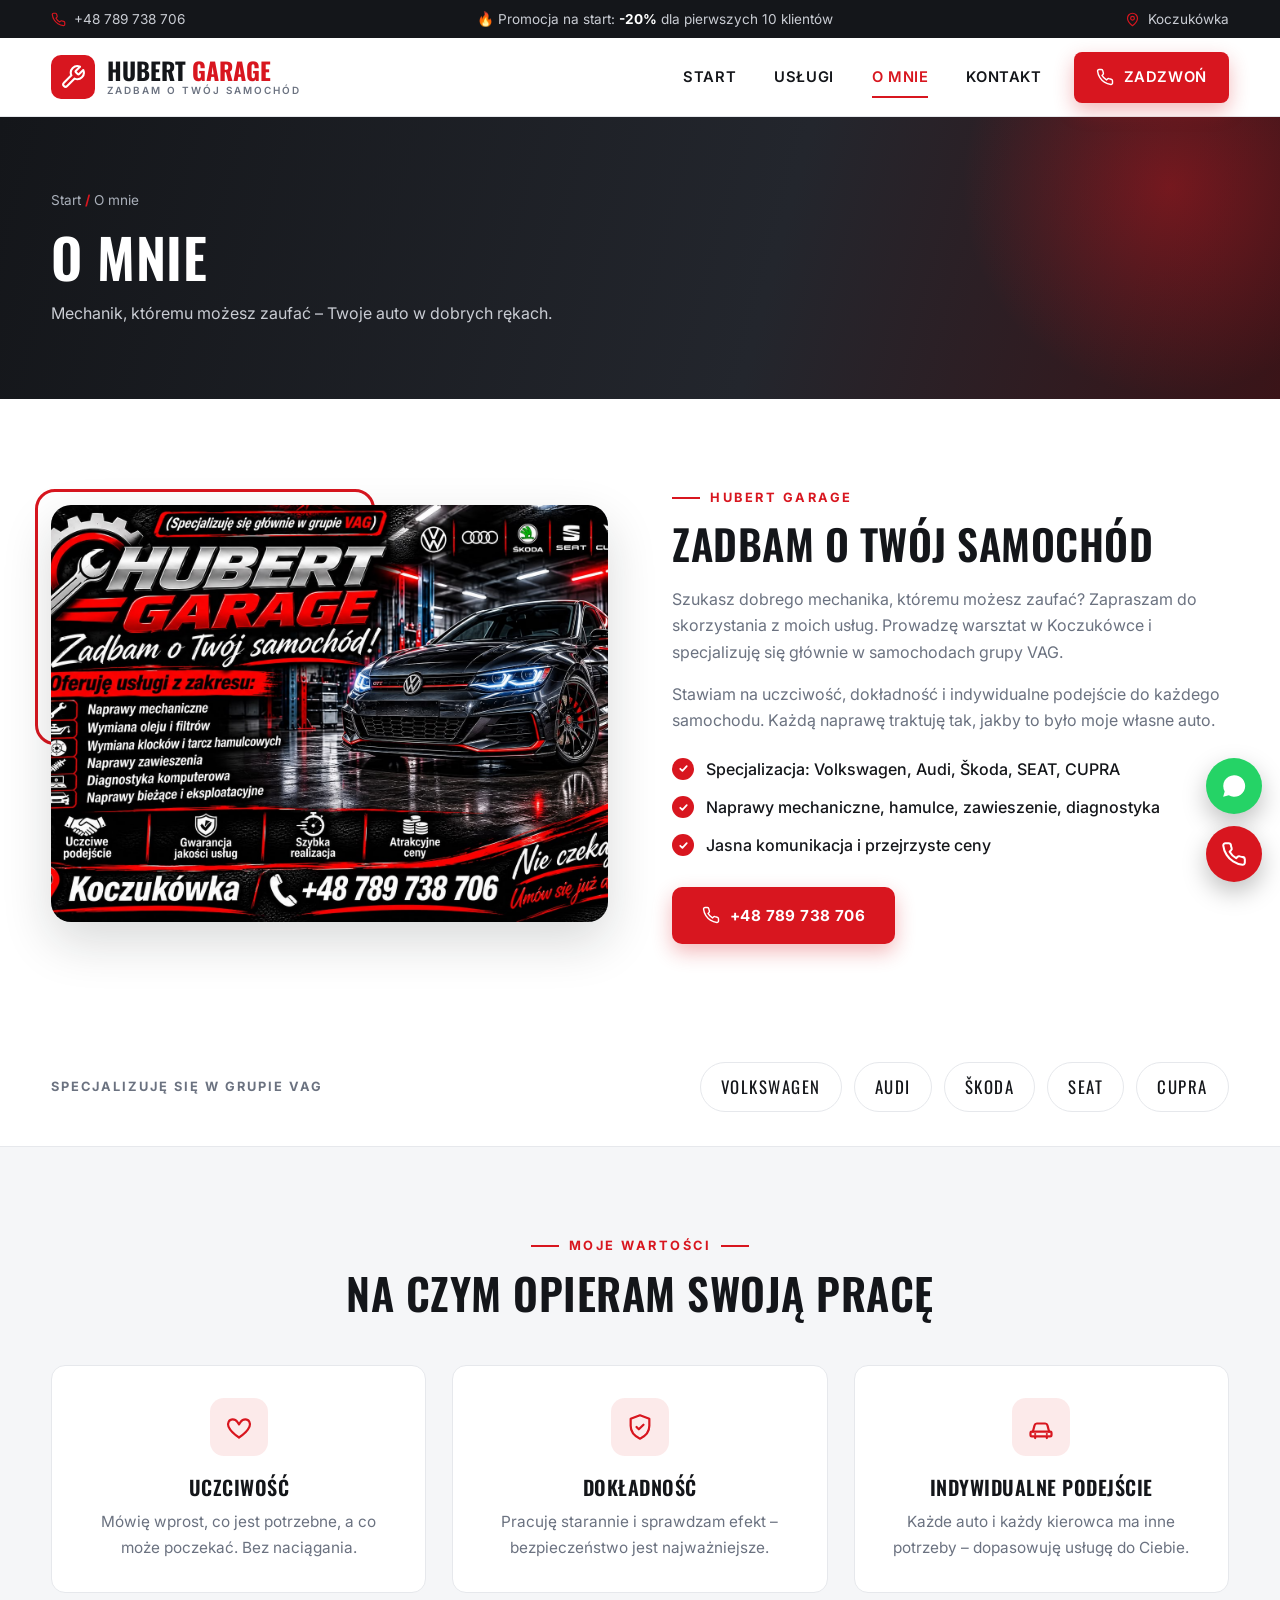
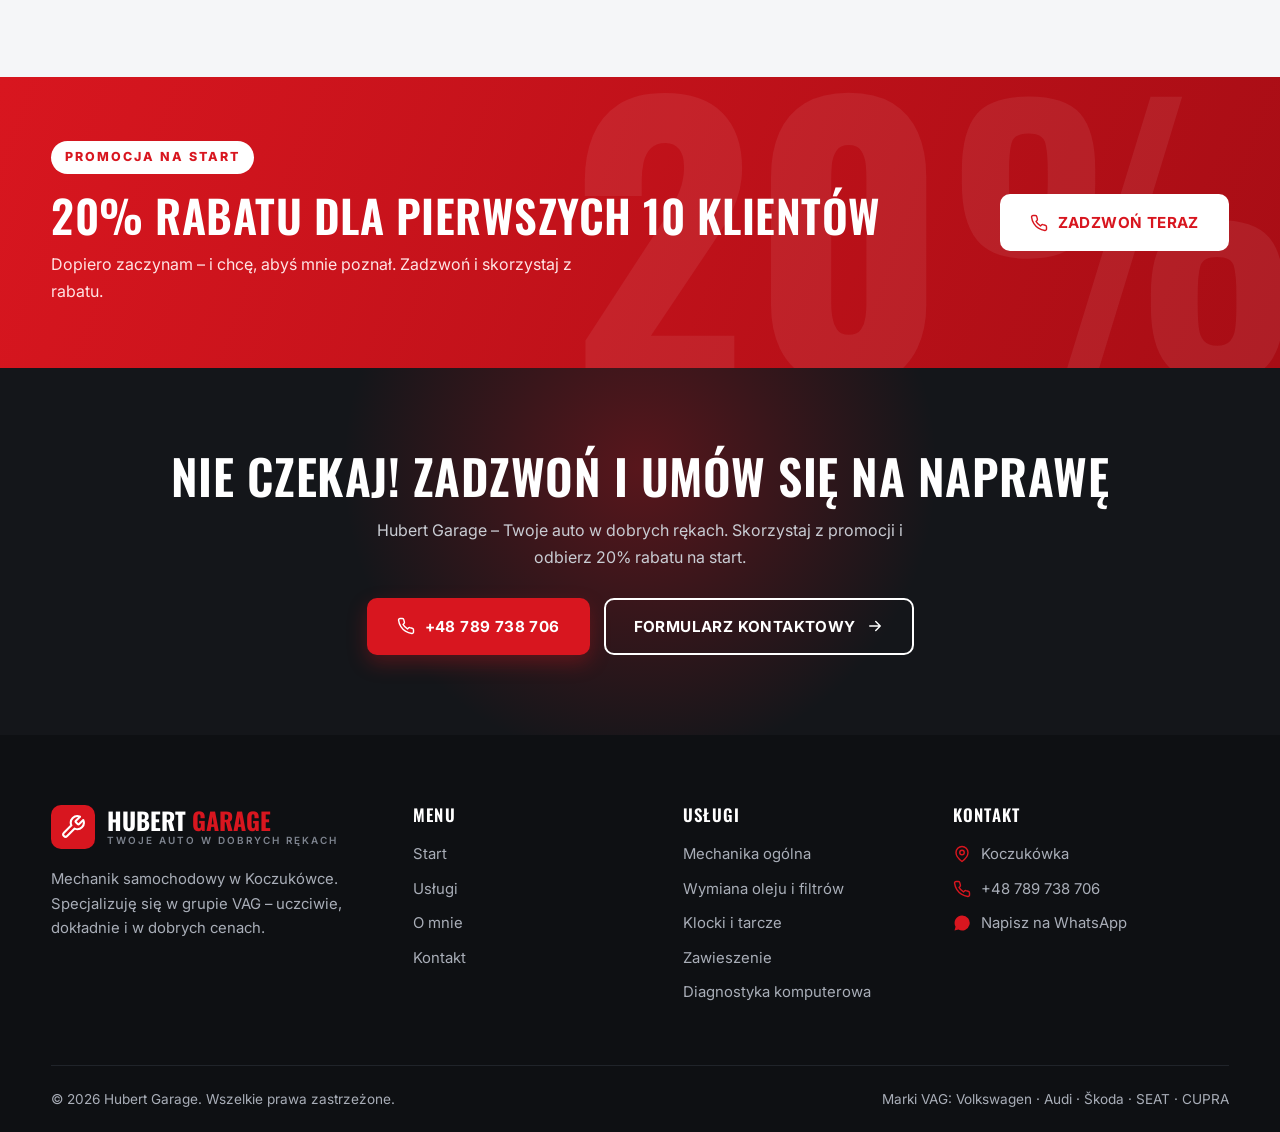
==== about.html @ 59b27f60 "first commit" ====
<!DOCTYPE html>
<html lang="pl">
<head>
<meta charset="UTF-8">
<meta name="viewport" content="width=device-width, initial-scale=1">
<title>O mnie – Hubert Garage | Mechanik Koczukówka</title>
<meta name="description" content="Poznaj Hubert Garage – uczciwy mechanik specjalizujący się w samochodach grupy VAG. Dokładność, uczciwość i indywidualne podejście.">
<meta name="theme-color" content="#d8161f">
<meta property="og:title" content="O mnie – Hubert Garage | Mechanik Koczukówka">
<meta property="og:description" content="Poznaj Hubert Garage – uczciwy mechanik specjalizujący się w samochodach grupy VAG. Dokładność, uczciwość i indywidualne podejście.">
<meta property="og:image" content="images/banner.jpg">
<link rel="preconnect" href="https://fonts.googleapis.com">
<link rel="preconnect" href="https://fonts.gstatic.com" crossorigin>
<link href="https://fonts.googleapis.com/css2?family=Inter:wght@400;500;600;700;800&family=Oswald:wght@500;600;700&display=swap" rel="stylesheet">
<link rel="stylesheet" href="style.css">
</head>
<body>
<div class="topbar"><div class="container">
  <a href="tel:+48789738706"><svg viewBox="0 0 24 24" fill="none" stroke="currentColor" stroke-width="1.9" stroke-linecap="round" stroke-linejoin="round" aria-hidden="true" ><path d="M22 16.9v3a2 2 0 0 1-2.2 2 19.8 19.8 0 0 1-8.6-3.1 19.5 19.5 0 0 1-6-6A19.8 19.8 0 0 1 2.1 4.2 2 2 0 0 1 4.1 2h3a2 2 0 0 1 2 1.7c.1 1 .4 1.9.7 2.8a2 2 0 0 1-.5 2.1L8 9.9a16 16 0 0 0 6 6l1.3-1.3a2 2 0 0 1 2.1-.4c.9.3 1.8.6 2.8.7a2 2 0 0 1 1.7 2z"/></svg> +48 789 738 706</a>
  <span class="promo-mini">🔥 Promocja na start: <b>-20%</b> dla pierwszych 10 klientów</span>
  <a class="hide-sm" href="contact.html"><svg viewBox="0 0 24 24" fill="none" stroke="currentColor" stroke-width="1.9" stroke-linecap="round" stroke-linejoin="round" aria-hidden="true" ><path d="M20 10c0 6-8 12-8 12S4 16 4 10a8 8 0 0 1 16 0z"/><circle cx="12" cy="10" r="3"/></svg> Koczukówka</a>
</div></div>
<header class="header"><div class="container nav">
  <a href="index.html" class="logo" aria-label="Hubert Garage">
    <span class="logo-mark"><svg viewBox="0 0 24 24" fill="none" stroke="currentColor" stroke-width="1.9" stroke-linecap="round" stroke-linejoin="round" aria-hidden="true" ><path d="M14.7 6.3a1 1 0 0 0 0 1.4l1.6 1.6a1 1 0 0 0 1.4 0l3.77-3.77a6 6 0 0 1-7.94 7.94l-6.91 6.91a2.12 2.12 0 0 1-3-3l6.91-6.91a6 6 0 0 1 7.94-7.94l-3.76 3.76z"/></svg></span>
    <span class="logo-text">Hubert <span>Garage</span><small>ZADBAM O TWÓJ SAMOCHÓD</small></span>
  </a>
  <button class="burger" aria-label="Menu" aria-expanded="false"><span></span><span></span><span></span></button>
  <nav class="menu" aria-label="Główne menu">
    <a href="index.html" class="">Start</a>
    <a href="services.html" class="">Usługi</a>
    <a href="about.html" class="active">O mnie</a>
    <a href="contact.html" class="">Kontakt</a>
    <a href="tel:+48789738706" class="btn btn-red"><svg viewBox="0 0 24 24" fill="none" stroke="currentColor" stroke-width="1.9" stroke-linecap="round" stroke-linejoin="round" aria-hidden="true" ><path d="M22 16.9v3a2 2 0 0 1-2.2 2 19.8 19.8 0 0 1-8.6-3.1 19.5 19.5 0 0 1-6-6A19.8 19.8 0 0 1 2.1 4.2 2 2 0 0 1 4.1 2h3a2 2 0 0 1 2 1.7c.1 1 .4 1.9.7 2.8a2 2 0 0 1-.5 2.1L8 9.9a16 16 0 0 0 6 6l1.3-1.3a2 2 0 0 1 2.1-.4c.9.3 1.8.6 2.8.7a2 2 0 0 1 1.7 2z"/></svg> Zadzwoń</a>
  </nav>
</div></header>
<div class="overlay"></div>

<section class="page-hero"><div class="container">
  <div class="crumbs"><a href="index.html">Start</a> <b>/</b> O mnie</div>
  <h1>O mnie</h1><p>Mechanik, któremu możesz zaufać – Twoje auto w dobrych rękach.</p>
</div></section>

<section><div class="container split">
  <div class="split-img reveal"><div class="img"><img src="images/banner.jpg" alt="Hubert Garage" loading="lazy"></div></div>
  <div class="reveal">
    <span class="eyebrow">Hubert Garage</span>
    <h2>Zadbam o Twój samochód</h2>
    <p>Szukasz dobrego mechanika, któremu możesz zaufać? Zapraszam do skorzystania z moich usług. Prowadzę warsztat w Koczukówce i specjalizuję się głównie w samochodach grupy VAG.</p>
    <p>Stawiam na uczciwość, dokładność i indywidualne podejście do każdego samochodu. Każdą naprawę traktuję tak, jakby to było moje własne auto.</p>
    <ul class="checks">
      <li>Specjalizacja: Volkswagen, Audi, Škoda, SEAT, CUPRA</li>
      <li>Naprawy mechaniczne, hamulce, zawieszenie, diagnostyka</li>
      <li>Jasna komunikacja i przejrzyste ceny</li>
    </ul>
    <a href="tel:+48789738706" class="btn btn-red"><svg viewBox="0 0 24 24" fill="none" stroke="currentColor" stroke-width="1.9" stroke-linecap="round" stroke-linejoin="round" aria-hidden="true" ><path d="M22 16.9v3a2 2 0 0 1-2.2 2 19.8 19.8 0 0 1-8.6-3.1 19.5 19.5 0 0 1-6-6A19.8 19.8 0 0 1 2.1 4.2 2 2 0 0 1 4.1 2h3a2 2 0 0 1 2 1.7c.1 1 .4 1.9.7 2.8a2 2 0 0 1-.5 2.1L8 9.9a16 16 0 0 0 6 6l1.3-1.3a2 2 0 0 1 2.1-.4c.9.3 1.8.6 2.8.7a2 2 0 0 1 1.7 2z"/></svg> +48 789 738 706</a>
  </div>
</div></section>
<div class="brands"><div class="container">
  <p>Specjalizuję się w grupie VAG</p>
  <div class="brand-list"><span>Volkswagen</span><span>Audi</span><span>Škoda</span><span>SEAT</span><span>CUPRA</span></div>
</div></div>
<section class="bg-soft"><div class="container">
  <div class="section-head center reveal"><span class="eyebrow">Moje wartości</span><h2>Na czym opieram swoją pracę</h2></div>
  <div class="grid grid-3">
    <div class="card center reveal"><div class="icon"><svg viewBox="0 0 24 24" fill="none" stroke="currentColor" stroke-width="1.9" stroke-linecap="round" stroke-linejoin="round" aria-hidden="true" ><path d="M12 21s-7-4.6-9-9.3C1.8 8.7 3.4 5.5 6.6 5.5c1.9 0 3.2 1 4 2.2l1.4 2 1.4-2c.8-1.2 2.1-2.2 4-2.2 3.2 0 4.8 3.2 3.6 6.2C19 16.4 12 21 12 21z"/></svg></div><h3>Uczciwość</h3><p>Mówię wprost, co jest potrzebne, a co może poczekać. Bez naciągania.</p></div>
    <div class="card center reveal"><div class="icon"><svg viewBox="0 0 24 24" fill="none" stroke="currentColor" stroke-width="1.9" stroke-linecap="round" stroke-linejoin="round" aria-hidden="true" ><path d="M12 2l8 3v6c0 5-3.5 9-8 11-4.5-2-8-6-8-11V5z"/><path d="M9 12l2 2 4-4"/></svg></div><h3>Dokładność</h3><p>Pracuję starannie i sprawdzam efekt – bezpieczeństwo jest najważniejsze.</p></div>
    <div class="card center reveal"><div class="icon"><svg viewBox="0 0 24 24" fill="none" stroke="currentColor" stroke-width="1.9" stroke-linecap="round" stroke-linejoin="round" aria-hidden="true" ><path d="M5 16l1.5-5.5A2 2 0 0 1 8.4 9h7.2a2 2 0 0 1 1.9 1.5L19 16"/><rect x="3" y="16" width="18" height="4" rx="1"/><path d="M7 20v1.5M17 20v1.5M7 18h.01M17 18h.01"/></svg></div><h3>Indywidualne podejście</h3><p>Każde auto i każdy kierowca ma inne potrzeby – dopasowuję usługę do Ciebie.</p></div>
  </div>
</div></section>

<section class="promo"><div class="container">
  <div class="reveal"><span class="tag">Promocja na start</span><h2>20% rabatu dla pierwszych 10 klientów</h2>
  <p>Dopiero zaczynam – i chcę, abyś mnie poznał. Zadzwoń i skorzystaj z rabatu.</p></div>
  <a href="tel:+48789738706" class="btn btn-light"><svg viewBox="0 0 24 24" fill="none" stroke="currentColor" stroke-width="1.9" stroke-linecap="round" stroke-linejoin="round" aria-hidden="true" ><path d="M22 16.9v3a2 2 0 0 1-2.2 2 19.8 19.8 0 0 1-8.6-3.1 19.5 19.5 0 0 1-6-6A19.8 19.8 0 0 1 2.1 4.2 2 2 0 0 1 4.1 2h3a2 2 0 0 1 2 1.7c.1 1 .4 1.9.7 2.8a2 2 0 0 1-.5 2.1L8 9.9a16 16 0 0 0 6 6l1.3-1.3a2 2 0 0 1 2.1-.4c.9.3 1.8.6 2.8.7a2 2 0 0 1 1.7 2z"/></svg> Zadzwoń teraz</a>
</div></section>

<section class="cta"><div class="container reveal">
  <h2>Nie czekaj! Zadzwoń i umów się na naprawę</h2>
  <p>Hubert Garage – Twoje auto w dobrych rękach. Skorzystaj z promocji i odbierz 20% rabatu na start.</p>
  <div class="btns">
    <a href="tel:+48789738706" class="btn btn-red"><svg viewBox="0 0 24 24" fill="none" stroke="currentColor" stroke-width="1.9" stroke-linecap="round" stroke-linejoin="round" aria-hidden="true" ><path d="M22 16.9v3a2 2 0 0 1-2.2 2 19.8 19.8 0 0 1-8.6-3.1 19.5 19.5 0 0 1-6-6A19.8 19.8 0 0 1 2.1 4.2 2 2 0 0 1 4.1 2h3a2 2 0 0 1 2 1.7c.1 1 .4 1.9.7 2.8a2 2 0 0 1-.5 2.1L8 9.9a16 16 0 0 0 6 6l1.3-1.3a2 2 0 0 1 2.1-.4c.9.3 1.8.6 2.8.7a2 2 0 0 1 1.7 2z"/></svg> +48 789 738 706</a>
    <a href="contact.html" class="btn btn-outline">Formularz kontaktowy <svg viewBox="0 0 24 24" fill="none" stroke="currentColor" stroke-width="1.9" stroke-linecap="round" stroke-linejoin="round" aria-hidden="true" ><path d="M5 12h14M13 6l6 6-6 6"/></svg></a>
  </div>
</div></section>

<footer class="footer"><div class="container">
  <div class="footer-grid">
    <div>
      <a href="index.html" class="logo"><span class="logo-mark"><svg viewBox="0 0 24 24" fill="none" stroke="currentColor" stroke-width="1.9" stroke-linecap="round" stroke-linejoin="round" aria-hidden="true" ><path d="M14.7 6.3a1 1 0 0 0 0 1.4l1.6 1.6a1 1 0 0 0 1.4 0l3.77-3.77a6 6 0 0 1-7.94 7.94l-6.91 6.91a2.12 2.12 0 0 1-3-3l6.91-6.91a6 6 0 0 1 7.94-7.94l-3.76 3.76z"/></svg></span>
      <span class="logo-text">Hubert <span>Garage</span><small>TWOJE AUTO W DOBRYCH RĘKACH</small></span></a>
      <p>Mechanik samochodowy w Koczukówce. Specjalizuję się w grupie VAG – uczciwie, dokładnie i w dobrych cenach.</p>
    </div>
    <div><h4>Menu</h4><ul>
      <li><a href="index.html">Start</a></li><li><a href="services.html">Usługi</a></li>
      <li><a href="about.html">O mnie</a></li><li><a href="contact.html">Kontakt</a></li></ul></div>
    <div><h4>Usługi</h4><ul>
      <li><a href="services.html#mechanika">Mechanika ogólna</a></li>
      <li><a href="services.html#olej">Wymiana oleju i filtrów</a></li>
      <li><a href="services.html#hamulce">Klocki i tarcze</a></li>
      <li><a href="services.html#zawieszenie">Zawieszenie</a></li>
      <li><a href="services.html#diagnostyka">Diagnostyka komputerowa</a></li></ul></div>
    <div><h4>Kontakt</h4><ul>
      <li class="ci"><svg viewBox="0 0 24 24" fill="none" stroke="currentColor" stroke-width="1.9" stroke-linecap="round" stroke-linejoin="round" aria-hidden="true" ><path d="M20 10c0 6-8 12-8 12S4 16 4 10a8 8 0 0 1 16 0z"/><circle cx="12" cy="10" r="3"/></svg><span>Koczukówka</span></li>
      <li class="ci"><svg viewBox="0 0 24 24" fill="none" stroke="currentColor" stroke-width="1.9" stroke-linecap="round" stroke-linejoin="round" aria-hidden="true" ><path d="M22 16.9v3a2 2 0 0 1-2.2 2 19.8 19.8 0 0 1-8.6-3.1 19.5 19.5 0 0 1-6-6A19.8 19.8 0 0 1 2.1 4.2 2 2 0 0 1 4.1 2h3a2 2 0 0 1 2 1.7c.1 1 .4 1.9.7 2.8a2 2 0 0 1-.5 2.1L8 9.9a16 16 0 0 0 6 6l1.3-1.3a2 2 0 0 1 2.1-.4c.9.3 1.8.6 2.8.7a2 2 0 0 1 1.7 2z"/></svg><a href="tel:+48789738706">+48 789 738 706</a></li>
      <li class="ci"><svg viewBox="0 0 24 24" fill="currentColor" aria-hidden="true"><path d="M17.5 14.4c-.3-.1-1.7-.8-2-.9-.3-.1-.5-.1-.7.1-.2.3-.8.9-.9 1.1-.2.2-.3.2-.6.1-1.7-.8-2.8-1.5-3.9-3.4-.3-.5.3-.5.8-1.5.1-.2 0-.4 0-.5-.1-.1-.7-1.6-.9-2.2-.2-.6-.5-.5-.7-.5h-.6c-.2 0-.5.1-.8.4-.3.3-1 1-1 2.5s1.1 2.9 1.2 3.1c.1.2 2.1 3.2 5.1 4.5 1.9.8 2.6.9 3.6.7.6-.1 1.7-.7 2-1.4.2-.7.2-1.3.2-1.4-.1-.2-.3-.3-.6-.4zM12 2a10 10 0 0 0-8.6 15L2 22l5.2-1.4A10 10 0 1 0 12 2z"/></svg><a href="https://wa.me/48789738706" target="_blank" rel="noopener">Napisz na WhatsApp</a></li></ul></div>
  </div>
  <div class="footer-bottom"><span>© <span id="year">2026</span> Hubert Garage. Wszelkie prawa zastrzeżone.</span>
  <span>Marki VAG: Volkswagen · Audi · Škoda · SEAT · CUPRA</span></div>
</div></footer>
<div class="float-call">
  <a class="wa" href="https://wa.me/48789738706" target="_blank" rel="noopener" aria-label="WhatsApp"><svg viewBox="0 0 24 24" fill="currentColor" aria-hidden="true"><path d="M17.5 14.4c-.3-.1-1.7-.8-2-.9-.3-.1-.5-.1-.7.1-.2.3-.8.9-.9 1.1-.2.2-.3.2-.6.1-1.7-.8-2.8-1.5-3.9-3.4-.3-.5.3-.5.8-1.5.1-.2 0-.4 0-.5-.1-.1-.7-1.6-.9-2.2-.2-.6-.5-.5-.7-.5h-.6c-.2 0-.5.1-.8.4-.3.3-1 1-1 2.5s1.1 2.9 1.2 3.1c.1.2 2.1 3.2 5.1 4.5 1.9.8 2.6.9 3.6.7.6-.1 1.7-.7 2-1.4.2-.7.2-1.3.2-1.4-.1-.2-.3-.3-.6-.4zM12 2a10 10 0 0 0-8.6 15L2 22l5.2-1.4A10 10 0 1 0 12 2z"/></svg></a>
  <a class="call" href="tel:+48789738706" aria-label="Zadzwoń"><svg viewBox="0 0 24 24" fill="none" stroke="currentColor" stroke-width="1.9" stroke-linecap="round" stroke-linejoin="round" aria-hidden="true" ><path d="M22 16.9v3a2 2 0 0 1-2.2 2 19.8 19.8 0 0 1-8.6-3.1 19.5 19.5 0 0 1-6-6A19.8 19.8 0 0 1 2.1 4.2 2 2 0 0 1 4.1 2h3a2 2 0 0 1 2 1.7c.1 1 .4 1.9.7 2.8a2 2 0 0 1-.5 2.1L8 9.9a16 16 0 0 0 6 6l1.3-1.3a2 2 0 0 1 2.1-.4c.9.3 1.8.6 2.8.7a2 2 0 0 1 1.7 2z"/></svg></a>
</div>
<button class="to-top" aria-label="Do góry"><svg viewBox="0 0 24 24" fill="none" stroke="currentColor" stroke-width="1.9" stroke-linecap="round" stroke-linejoin="round" aria-hidden="true" ><path d="M12 19V5M5 12l7-7 7 7"/></svg></button>
<script src="script.js"></script>
</body>
</html>
---- style.css ----
:root{
  --red:#d8161f;
  --red-dark:#b00f17;
  --ink:#14161a;
  --ink-2:#23262d;
  --text:#3a3f48;
  --muted:#6b7280;
  --line:#e6e8ec;
  --bg:#ffffff;
  --bg-soft:#f5f6f8;
  --radius:14px;
  --shadow:0 10px 30px rgba(20,22,26,.08);
  --shadow-lg:0 20px 50px rgba(20,22,26,.16);
  --font:'Inter','Segoe UI',system-ui,-apple-system,Roboto,Arial,sans-serif;
  --head:'Oswald','Arial Narrow','Segoe UI',Impact,sans-serif;
}
*{box-sizing:border-box;margin:0;padding:0}
html{scroll-behavior:smooth;-webkit-text-size-adjust:100%}
body{font-family:var(--font);color:var(--text);background:var(--bg);line-height:1.65;font-size:16px;overflow-x:hidden}
img{max-width:100%;display:block}
a{color:inherit;text-decoration:none}
ul{list-style:none}
h1,h2,h3,h4{font-family:var(--head);color:var(--ink);line-height:1.15;text-transform:uppercase;letter-spacing:.5px;font-weight:600}
.container{width:min(1180px,92%);margin-inline:auto}
section{padding:84px 0}
.bg-soft{background:var(--bg-soft)}
.eyebrow{display:inline-block;font-size:.8rem;font-weight:700;letter-spacing:2.5px;text-transform:uppercase;color:var(--red);margin-bottom:12px}
.eyebrow::before{content:"";display:inline-block;width:28px;height:2px;background:var(--red);vertical-align:middle;margin-right:10px}
.section-head{max-width:680px;margin-bottom:48px}
.section-head.center{text-align:center;margin-inline:auto}
.section-head.center .eyebrow::after{content:"";display:inline-block;width:28px;height:2px;background:var(--red);vertical-align:middle;margin-left:10px}
.section-head h2{font-size:clamp(1.9rem,4vw,2.7rem);margin-bottom:14px}
.section-head p{color:var(--muted)}

/* Buttons */
.btn{display:inline-flex;align-items:center;gap:10px;padding:14px 28px;border-radius:10px;font-weight:700;font-size:.95rem;letter-spacing:.4px;text-transform:uppercase;border:2px solid transparent;cursor:pointer;transition:.25s;font-family:var(--font)}
.btn svg{width:18px;height:18px}
.btn-red{background:var(--red);color:#fff;box-shadow:0 8px 20px rgba(216,22,31,.3)}
.btn-red:hover{background:var(--red-dark);transform:translateY(-2px)}
.btn-outline{border-color:#fff;color:#fff}
.btn-outline:hover{background:#fff;color:var(--ink)}
.btn-dark{background:var(--ink);color:#fff}
.btn-dark:hover{background:var(--red)}
.btn-light{background:#fff;color:var(--red)}
.btn-light:hover{background:var(--ink);color:#fff}

/* Topbar */
.topbar{background:var(--ink);color:#c9ccd3;font-size:.85rem;padding:8px 0}
.topbar .container{display:flex;justify-content:space-between;align-items:center;gap:16px;flex-wrap:wrap}
.topbar a{display:inline-flex;align-items:center;gap:8px}
.topbar a:hover{color:#fff}
.topbar svg{width:15px;height:15px;color:var(--red)}
.topbar .promo-mini b{color:#fff}

/* Header */
.header{position:sticky;top:0;z-index:100;background:#fff;border-bottom:1px solid var(--line);transition:box-shadow .3s}
.header.scrolled{box-shadow:var(--shadow)}
.nav{display:flex;align-items:center;justify-content:space-between;height:78px}
.logo{display:flex;align-items:center;gap:12px}
.logo-mark{width:44px;height:44px;border-radius:10px;background:var(--red);display:grid;place-items:center;color:#fff}
.logo-mark svg{width:26px;height:26px}
.logo-text{font-family:var(--head);font-size:1.5rem;font-weight:700;text-transform:uppercase;color:var(--ink);line-height:1}
.logo-text span{color:var(--red)}
.logo-text small{display:block;font-family:var(--font);font-size:.62rem;font-weight:600;letter-spacing:2px;color:var(--muted);margin-top:4px}
.menu{display:flex;align-items:center;gap:6px}
.menu a{padding:10px 16px;font-weight:600;font-size:.92rem;text-transform:uppercase;letter-spacing:.6px;color:var(--ink);border-radius:8px;position:relative;transition:.2s}
.menu a:hover,.menu a.active{color:var(--red)}
.menu a.active::after{content:"";position:absolute;left:16px;right:16px;bottom:2px;height:2px;background:var(--red)}
.menu .btn{margin-left:10px;padding:11px 20px;color:#fff}
.menu .btn:hover{color:#fff}
.menu .btn.active::after{display:none}
.burger{display:none;width:44px;height:44px;border:0;background:transparent;cursor:pointer;position:relative}
.burger span{position:absolute;left:10px;right:10px;height:2px;background:var(--ink);transition:.3s}
.burger span:nth-child(1){top:14px}.burger span:nth-child(2){top:21px}.burger span:nth-child(3){top:28px}
.burger.open span:nth-child(1){top:21px;transform:rotate(45deg)}
.burger.open span:nth-child(2){opacity:0}
.burger.open span:nth-child(3){top:21px;transform:rotate(-45deg)}

/* Hero */
.hero{position:relative;padding:0;background:linear-gradient(105deg,#101216 0%,#1b1e24 55%,#2a1215 100%);color:#fff;overflow:hidden}
.hero::before{content:"";position:absolute;inset:0;background:url('https://images.unsplash.com/photo-1771340012319-0b4fca008b54?auto=format&fit=crop&q=80&w=1400') center/cover;opacity:.22}
.hero::after{content:"";position:absolute;right:-120px;top:-120px;width:520px;height:520px;border-radius:50%;background:radial-gradient(circle,rgba(216,22,31,.45),transparent 70%)}
.hero .container{position:relative;z-index:2;display:grid;grid-template-columns:1.05fr .95fr;gap:48px;align-items:center;padding:80px 0 90px}
.hero-tag{display:inline-flex;align-items:center;gap:10px;padding:8px 16px;border:1px solid rgba(255,255,255,.2);border-radius:50px;font-size:.82rem;font-weight:600;background:rgba(255,255,255,.06);margin-bottom:22px}
.hero-tag i{width:8px;height:8px;border-radius:50%;background:var(--red);box-shadow:0 0 0 4px rgba(216,22,31,.3)}
.hero h1{color:#fff;font-size:clamp(2.4rem,5.6vw,4.2rem);margin-bottom:20px;line-height:1.05}
.hero h1 em{font-style:normal;color:var(--red)}
.hero p.lead{font-size:1.1rem;color:#cfd3da;max-width:540px;margin-bottom:32px}
.hero-btns{display:flex;gap:14px;flex-wrap:wrap;margin-bottom:38px}
.hero-stats{display:flex;gap:34px;flex-wrap:wrap;padding-top:28px;border-top:1px solid rgba(255,255,255,.14)}
.hero-stats b{display:block;font-family:var(--head);font-size:2rem;color:#fff}
.hero-stats span{font-size:.85rem;color:#aab0ba}
.hero-visual{position:relative}
.hero-visual .frame img{width:100%;height:100%;object-fit:cover;aspect-ratio:4/3}
.hero-visual .frame{border-radius:20px;overflow:hidden;background:linear-gradient(135deg,#2a2d34,#4a1a1e);min-height:260px;box-shadow:var(--shadow-lg);border:1px solid rgba(255,255,255,.14);transform:rotate(1.5deg)}
.hero-visual .badge{position:absolute;left:-18px;bottom:-22px;background:var(--red);color:#fff;padding:16px 22px;border-radius:14px;box-shadow:var(--shadow-lg);font-family:var(--head);text-transform:uppercase}
.hero-visual .badge b{display:block;font-size:2rem;line-height:1}
.hero-visual .badge span{font-size:.85rem;letter-spacing:1px}

/* Brands strip */
.brands{padding:34px 0;background:#fff;border-bottom:1px solid var(--line)}
.brands .container{display:flex;align-items:center;justify-content:space-between;gap:24px;flex-wrap:wrap}
.brands p{font-weight:700;font-size:.8rem;letter-spacing:2px;text-transform:uppercase;color:var(--muted)}
.brand-list{display:flex;gap:12px;flex-wrap:wrap}
.brand-list span{padding:10px 20px;border:1px solid var(--line);border-radius:50px;font-family:var(--head);font-size:1.05rem;letter-spacing:1.5px;color:var(--ink);text-transform:uppercase;transition:.25s;background:#fff}
.brand-list span:hover{background:var(--red);color:#fff;border-color:var(--red)}

/* Cards */
.grid{display:grid;gap:26px}
.grid-3{grid-template-columns:repeat(3,1fr)}
.grid-4{grid-template-columns:repeat(4,1fr)}
.grid-2{grid-template-columns:repeat(2,1fr)}
.card{background:#fff;border:1px solid var(--line);border-radius:var(--radius);padding:32px 28px;transition:.3s;position:relative;overflow:hidden}
.card::before{content:"";position:absolute;left:0;top:0;height:3px;width:0;background:var(--red);transition:.4s}
.card:hover{transform:translateY(-6px);box-shadow:var(--shadow);border-color:transparent}
.card:hover::before{width:100%}
.icon{width:58px;height:58px;border-radius:14px;background:rgba(216,22,31,.09);color:var(--red);display:grid;place-items:center;margin-bottom:20px;transition:.3s}
.icon svg{width:28px;height:28px}
.card:hover .icon{background:var(--red);color:#fff}
.card h3{font-size:1.25rem;margin-bottom:10px}
.card p{color:var(--muted);font-size:.96rem}
.card .more{display:inline-flex;gap:6px;align-items:center;margin-top:16px;font-weight:700;font-size:.85rem;color:var(--red);text-transform:uppercase;letter-spacing:.6px}
.card.center{text-align:center}
.card.center .icon{margin-inline:auto}

/* Split */
.split{display:grid;grid-template-columns:1fr 1fr;gap:64px;align-items:center}
.split-img{position:relative}
.split-img .img img{width:100%;aspect-ratio:4/3;object-fit:cover}
.split-img .img{background:linear-gradient(135deg,#e9ebef,#d5d8de);min-height:240px;border-radius:20px;overflow:hidden;box-shadow:var(--shadow-lg)}
.split-img::before{content:"";position:absolute;left:-16px;top:-16px;width:60%;height:60%;border:3px solid var(--red);border-radius:20px;z-index:-1}
.split h2{font-size:clamp(1.9rem,4vw,2.6rem);margin-bottom:18px}
.split p{margin-bottom:16px;color:var(--muted)}
.checks{margin:22px 0 28px;display:grid;gap:12px}
.checks li{display:flex;gap:12px;align-items:flex-start;color:var(--ink);font-weight:500}
.checks li::before{content:"";flex:0 0 22px;height:22px;margin-top:2px;border-radius:50%;background:var(--red) url("data:image/svg+xml,%3Csvg xmlns='http://www.w3.org/2000/svg' viewBox='0 0 24 24' fill='none' stroke='white' stroke-width='3.2' stroke-linecap='round' stroke-linejoin='round'%3E%3Cpath d='M6 12.5l4 4 8-9'/%3E%3C/svg%3E") center/13px no-repeat}

/* Promo */
.promo{background:linear-gradient(110deg,var(--red) 0%,#a80d15 100%);color:#fff;padding:64px 0;position:relative;overflow:hidden}
.promo::before{content:"20%";position:absolute;right:-20px;top:50%;transform:translateY(-50%);font-family:var(--head);font-size:22rem;font-weight:700;color:rgba(255,255,255,.07);line-height:1;pointer-events:none}
.promo .container{position:relative;display:flex;align-items:center;justify-content:space-between;gap:32px;flex-wrap:wrap}
.promo h2{color:#fff;font-size:clamp(1.8rem,4vw,2.8rem);margin-bottom:10px}
.promo p{color:#ffe3e4;max-width:560px}
.promo .tag{display:inline-block;background:#fff;color:var(--red);font-weight:800;font-size:.78rem;letter-spacing:2px;text-transform:uppercase;padding:6px 14px;border-radius:50px;margin-bottom:16px}

/* Steps */
.steps{counter-reset:s}
.step{position:relative;padding:30px 26px;background:#fff;border:1px solid var(--line);border-radius:var(--radius)}
.step::before{counter-increment:s;content:"0" counter(s);font-family:var(--head);font-size:3rem;font-weight:700;color:rgba(216,22,31,.14);position:absolute;right:20px;top:8px;line-height:1}
.step h3{font-size:1.15rem;margin-bottom:8px}
.step p{color:var(--muted);font-size:.95rem}

/* Page hero */
.page-hero{background:linear-gradient(105deg,#14161a,#23262d 60%,#3a1418);color:#fff;padding:72px 0;position:relative;overflow:hidden}
.page-hero::after{content:"";position:absolute;right:-100px;top:-140px;width:420px;height:420px;border-radius:50%;background:radial-gradient(circle,rgba(216,22,31,.4),transparent 70%)}
.page-hero .container{position:relative;z-index:1}
.page-hero h1{color:#fff;font-size:clamp(2.2rem,5vw,3.4rem);margin-bottom:12px}
.page-hero p{color:#c9ccd3;max-width:560px}
.crumbs{font-size:.85rem;color:#aab0ba;margin-bottom:14px}
.crumbs a:hover{color:#fff}
.crumbs b{color:var(--red)}

/* Service detail rows */
.svc{display:grid;grid-template-columns:90px 1fr auto;gap:28px;align-items:center;padding:30px;background:#fff;border:1px solid var(--line);border-radius:var(--radius);transition:.3s}
.svc+.svc{margin-top:18px}
.svc:hover{box-shadow:var(--shadow);border-color:transparent;transform:translateX(6px)}
.svc .icon{width:76px;height:76px;margin:0}
.svc .icon svg{width:34px;height:34px}
.svc h3{font-size:1.4rem;margin-bottom:6px}
.svc p{color:var(--muted)}
.svc ul{display:flex;gap:8px 18px;flex-wrap:wrap;margin-top:12px}
.svc ul li{font-size:.88rem;font-weight:600;color:var(--ink);padding-left:18px;position:relative}
.svc ul li::before{content:"";position:absolute;left:0;top:.55em;width:8px;height:8px;background:var(--red);border-radius:2px}

/* Contact */
.contact-grid{display:grid;grid-template-columns:.9fr 1.1fr;gap:40px;align-items:start}
.info-card{display:flex;gap:18px;align-items:center;padding:24px;background:#fff;border:1px solid var(--line);border-radius:var(--radius);transition:.3s}
.info-card+.info-card{margin-top:16px}
.info-card:hover{box-shadow:var(--shadow);border-color:var(--red)}
.info-card .icon{margin:0;flex:0 0 58px}
.info-card small{display:block;text-transform:uppercase;letter-spacing:1.5px;font-size:.72rem;color:var(--muted);font-weight:700}
.info-card b{font-family:var(--head);font-size:1.4rem;color:var(--ink);letter-spacing:.5px}
.form{background:#fff;border:1px solid var(--line);border-radius:var(--radius);padding:36px;box-shadow:var(--shadow)}
.form h3{font-size:1.5rem;margin-bottom:6px}
.form>p{color:var(--muted);margin-bottom:22px;font-size:.95rem}
.field{margin-bottom:16px}
.field label{display:block;font-size:.8rem;font-weight:700;text-transform:uppercase;letter-spacing:1px;color:var(--ink);margin-bottom:6px}
.field input,.field select,.field textarea{width:100%;padding:14px 16px;border:1.5px solid var(--line);border-radius:10px;font:inherit;color:var(--ink);background:var(--bg-soft);transition:.2s}
.field input:focus,.field select:focus,.field textarea:focus{outline:none;border-color:var(--red);background:#fff;box-shadow:0 0 0 4px rgba(216,22,31,.1)}
.field textarea{min-height:120px;resize:vertical}
.row2{display:grid;grid-template-columns:1fr 1fr;gap:16px}
.form .btn{width:100%;justify-content:center;margin-top:6px}
.form-note{font-size:.8rem;color:var(--muted);margin-top:12px;text-align:center}
.map{margin-top:40px;border-radius:var(--radius);overflow:hidden;border:1px solid var(--line);box-shadow:var(--shadow)}
.map iframe{width:100%;height:380px;border:0;display:block}
.hours li{display:flex;justify-content:space-between;padding:12px 0;border-bottom:1px dashed var(--line);font-weight:500}
.hours li:last-child{border:0}
.hours li span:last-child{color:var(--ink);font-weight:700}

/* FAQ */
.faq{max-width:820px;margin-inline:auto}
.faq details{background:#fff;border:1px solid var(--line);border-radius:12px;margin-bottom:12px;overflow:hidden}
.faq summary{cursor:pointer;padding:20px 24px;font-weight:700;color:var(--ink);list-style:none;display:flex;justify-content:space-between;gap:16px;align-items:center}
.faq summary::-webkit-details-marker{display:none}
.faq summary::after{content:"+";font-size:1.6rem;color:var(--red);line-height:1;transition:.3s}
.faq details[open] summary::after{transform:rotate(45deg)}
.faq details p{padding:0 24px 22px;color:var(--muted)}

/* CTA */
.cta{background:var(--ink);color:#fff;text-align:center;padding:80px 0;position:relative;overflow:hidden}
.cta::before{content:"";position:absolute;left:50%;top:-200px;width:600px;height:600px;transform:translateX(-50%);border-radius:50%;background:radial-gradient(circle,rgba(216,22,31,.35),transparent 70%)}
.cta .container{position:relative}
.cta h2{color:#fff;font-size:clamp(1.9rem,4.5vw,3rem);margin-bottom:14px}
.cta p{color:#c9ccd3;max-width:560px;margin:0 auto 28px}
.cta .btns{display:flex;gap:14px;justify-content:center;flex-wrap:wrap}

/* Footer */
.footer{background:#0e1013;color:#a9aeb8;padding:70px 0 0}
.footer-grid{display:grid;grid-template-columns:1.4fr 1fr 1fr 1.2fr;gap:40px;padding-bottom:50px}
.footer .logo-text{color:#fff}
.footer .logo-text small{color:#7d838e}
.footer p{margin-top:18px;font-size:.93rem;max-width:300px}
.footer h4{color:#fff;font-size:1.05rem;margin-bottom:18px;letter-spacing:1.2px}
.footer li{margin-bottom:10px;font-size:.93rem}
.footer li a:hover{color:var(--red)}
.footer .ci{display:flex;gap:10px;align-items:flex-start}
.footer .ci svg{width:18px;height:18px;color:var(--red);flex:0 0 18px;margin-top:3px}
.footer-bottom{border-top:1px solid #20242a;padding:22px 0;font-size:.85rem;display:flex;justify-content:space-between;gap:12px;flex-wrap:wrap}

/* Floating */
.float-call{position:fixed;right:18px;bottom:18px;z-index:90;display:flex;flex-direction:column;gap:12px}
.float-call a{width:56px;height:56px;border-radius:50%;display:grid;place-items:center;color:#fff;box-shadow:0 10px 25px rgba(0,0,0,.25);transition:.25s}
.float-call a:hover{transform:scale(1.08)}
.float-call .call{background:var(--red)}
.float-call .wa{background:#25d366}
.float-call svg{width:26px;height:26px}
.to-top{position:fixed;left:18px;bottom:18px;width:46px;height:46px;border-radius:50%;background:var(--ink);color:#fff;border:0;cursor:pointer;display:grid;place-items:center;opacity:0;pointer-events:none;transition:.3s;z-index:90}
.to-top.show{opacity:1;pointer-events:auto}
.to-top svg{width:20px;height:20px}

/* Reveal */
.reveal{opacity:0;transform:translateY(28px);transition:opacity .7s ease,transform .7s ease}
.reveal.in{opacity:1;transform:none}

/* Responsive */
@media (max-width:1024px){
  .grid-4{grid-template-columns:repeat(2,1fr)}
  .grid-3{grid-template-columns:repeat(2,1fr)}
  .footer-grid{grid-template-columns:1fr 1fr}
  .hero .container{grid-template-columns:1fr;padding:60px 0 70px}
  .hero-visual{max-width:620px}
  .split,.contact-grid{grid-template-columns:1fr;gap:44px}
}
@media (max-width:860px){
  .burger{display:block}
  .menu{position:fixed;top:0;right:-100%;width:min(320px,86%);height:100vh;background:#fff;flex-direction:column;align-items:stretch;padding:90px 24px 24px;gap:4px;box-shadow:-20px 0 50px rgba(0,0,0,.2);transition:right .35s ease;z-index:110}
  .menu.open{right:0}
  .menu a{padding:14px 12px;border-bottom:1px solid var(--line);border-radius:0}
  .menu a.active::after{display:none}
  .menu .btn{margin:16px 0 0;justify-content:center;border:0}
  .burger{position:relative;z-index:120}
  .overlay{position:fixed;inset:0;background:rgba(0,0,0,.5);opacity:0;pointer-events:none;transition:.3s;z-index:105}
  .overlay.show{opacity:1;pointer-events:auto}
  .svc{grid-template-columns:1fr;gap:16px;text-align:left}
  .svc:hover{transform:none}
  .promo::before{font-size:12rem}
}
@media (max-width:640px){
  section{padding:60px 0}
  .grid-4,.grid-3,.grid-2,.row2{grid-template-columns:1fr}
  .topbar .hide-sm{display:none}
  .topbar .container{justify-content:center}
  .nav{height:68px}
  .hero-stats{gap:22px}
  .hero-btns .btn{flex:1 1 100%;justify-content:center}
  .hero-visual .badge{left:10px;bottom:-18px;padding:12px 16px}
  .footer-grid{grid-template-columns:1fr;gap:32px}
  .form{padding:24px 20px}
  .footer-bottom{flex-direction:column;text-align:center}
  .brands .container{flex-direction:column;align-items:flex-start}
  .promo .btn{width:100%;justify-content:center}
}
@media (prefers-reduced-motion:reduce){*{animation:none!important;transition:none!important}.reveal{opacity:1;transform:none}}
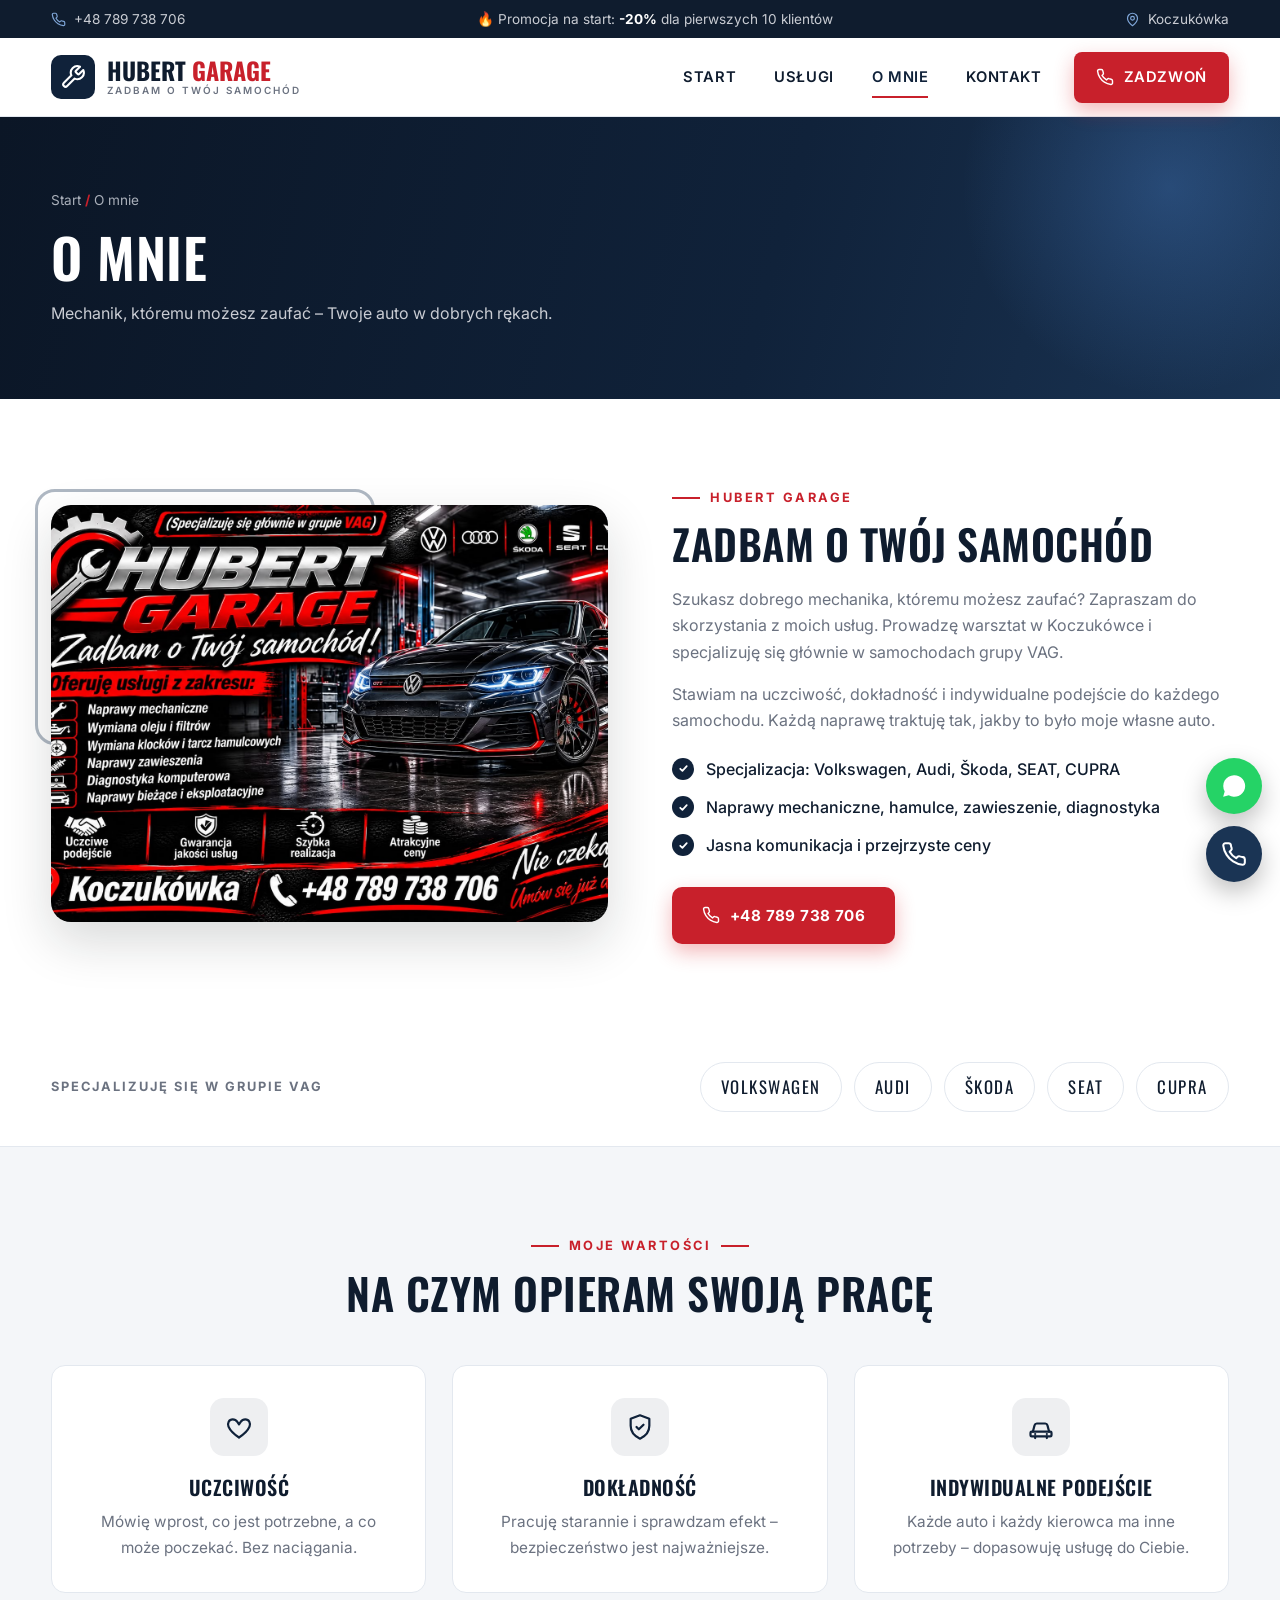
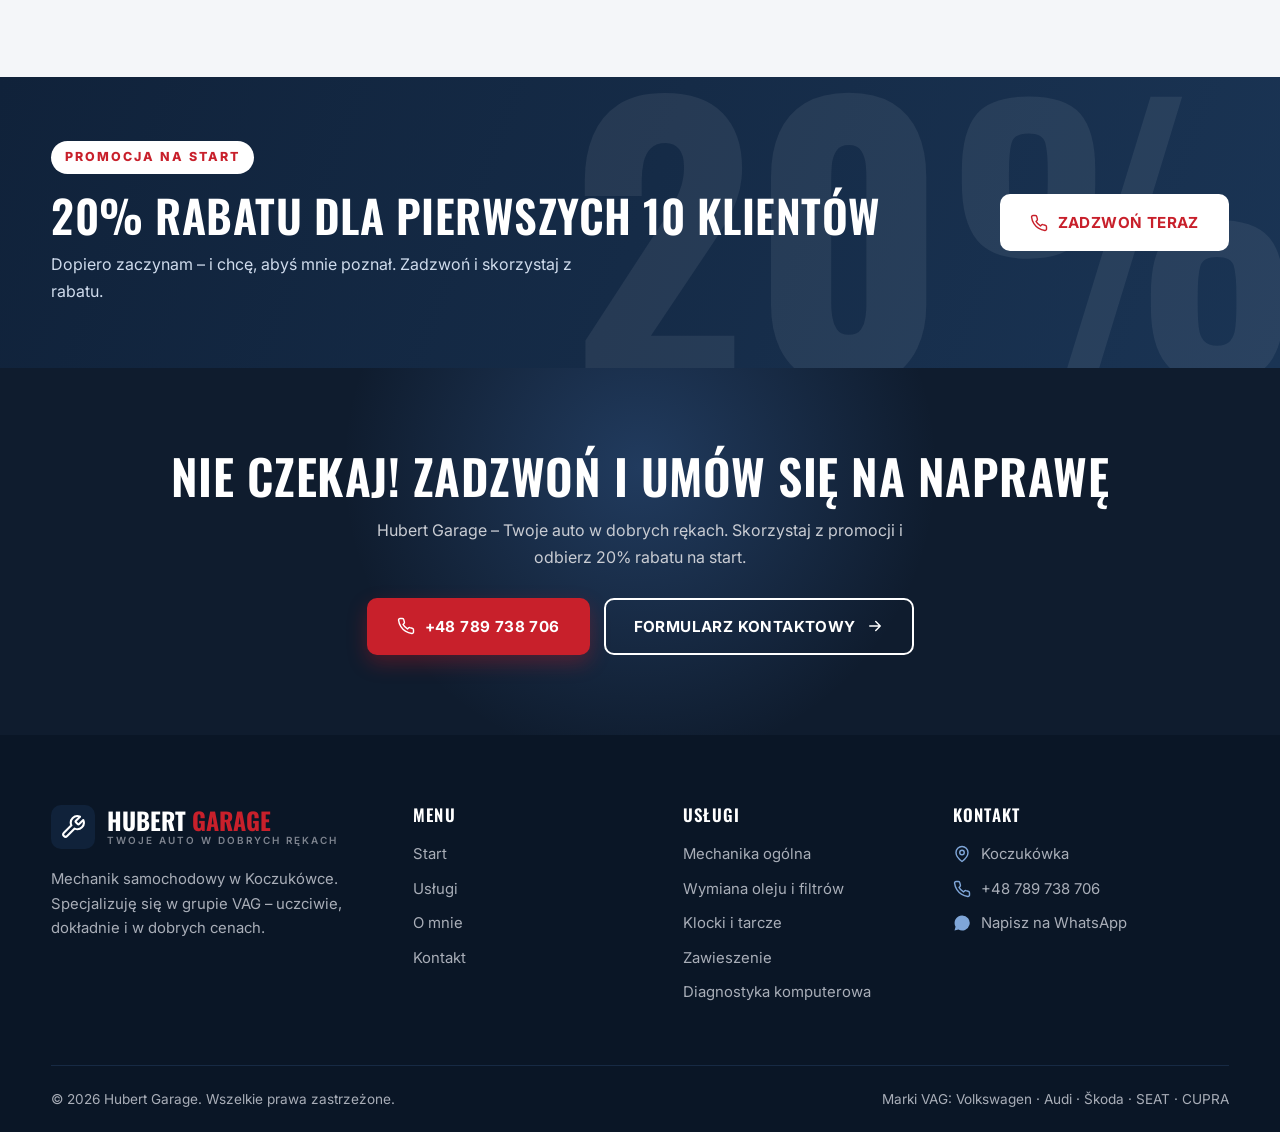
==== commit 0400b8c1: "change" ====
--- a/about.html
+++ b/about.html
@@ -5,7 +5,7 @@
 <meta name="viewport" content="width=device-width, initial-scale=1">
 <title>O mnie – Hubert Garage | Mechanik Koczukówka</title>
 <meta name="description" content="Poznaj Hubert Garage – uczciwy mechanik specjalizujący się w samochodach grupy VAG. Dokładność, uczciwość i indywidualne podejście.">
-<meta name="theme-color" content="#d8161f">
+<meta name="theme-color" content="#10223a">
 <meta property="og:title" content="O mnie – Hubert Garage | Mechanik Koczukówka">
 <meta property="og:description" content="Poznaj Hubert Garage – uczciwy mechanik specjalizujący się w samochodach grupy VAG. Dokładność, uczciwość i indywidualne podejście.">
 <meta property="og:image" content="images/banner.jpg">
--- a/style.css
+++ b/style.css
@@ -1,13 +1,15 @@
 :root{
-  --red:#d8161f;
-  --red-dark:#b00f17;
-  --ink:#14161a;
+  --red:#c8202b;
+  --red-dark:#a5161f;
+  --navy:#10223a;
+  --navy-2:#1a3454;
+  --ink:#0f1c2e;
   --ink-2:#23262d;
   --text:#3a3f48;
   --muted:#6b7280;
-  --line:#e6e8ec;
+  --line:#e3e8ef;
   --bg:#ffffff;
-  --bg-soft:#f5f6f8;
+  --bg-soft:#f4f6f9;
   --radius:14px;
   --shadow:0 10px 30px rgba(20,22,26,.08);
   --shadow-lg:0 20px 50px rgba(20,22,26,.16);
@@ -49,7 +51,7 @@
 .topbar .container{display:flex;justify-content:space-between;align-items:center;gap:16px;flex-wrap:wrap}
 .topbar a{display:inline-flex;align-items:center;gap:8px}
 .topbar a:hover{color:#fff}
-.topbar svg{width:15px;height:15px;color:var(--red)}
+.topbar svg{width:15px;height:15px;color:#7fa6d8}
 .topbar .promo-mini b{color:#fff}
 
 /* Header */
@@ -57,14 +59,14 @@
 .header.scrolled{box-shadow:var(--shadow)}
 .nav{display:flex;align-items:center;justify-content:space-between;height:78px}
 .logo{display:flex;align-items:center;gap:12px}
-.logo-mark{width:44px;height:44px;border-radius:10px;background:var(--red);display:grid;place-items:center;color:#fff}
+.logo-mark{width:44px;height:44px;border-radius:10px;background:var(--navy);display:grid;place-items:center;color:#fff}
 .logo-mark svg{width:26px;height:26px}
 .logo-text{font-family:var(--head);font-size:1.5rem;font-weight:700;text-transform:uppercase;color:var(--ink);line-height:1}
 .logo-text span{color:var(--red)}
 .logo-text small{display:block;font-family:var(--font);font-size:.62rem;font-weight:600;letter-spacing:2px;color:var(--muted);margin-top:4px}
 .menu{display:flex;align-items:center;gap:6px}
 .menu a{padding:10px 16px;font-weight:600;font-size:.92rem;text-transform:uppercase;letter-spacing:.6px;color:var(--ink);border-radius:8px;position:relative;transition:.2s}
-.menu a:hover,.menu a.active{color:var(--red)}
+.menu a:hover,.menu a.active{color:var(--navy)}
 .menu a.active::after{content:"";position:absolute;left:16px;right:16px;bottom:2px;height:2px;background:var(--red)}
 .menu .btn{margin-left:10px;padding:11px 20px;color:#fff}
 .menu .btn:hover{color:#fff}
@@ -77,9 +79,9 @@
 .burger.open span:nth-child(3){top:21px;transform:rotate(-45deg)}
 
 /* Hero */
-.hero{position:relative;padding:0;background:linear-gradient(105deg,#101216 0%,#1b1e24 55%,#2a1215 100%);color:#fff;overflow:hidden}
+.hero{position:relative;padding:0;background:linear-gradient(105deg,#0b1626 0%,#10223a 55%,#1a3454 100%);color:#fff;overflow:hidden}
 .hero::before{content:"";position:absolute;inset:0;background:url('https://images.unsplash.com/photo-1771340012319-0b4fca008b54?auto=format&fit=crop&q=80&w=1400') center/cover;opacity:.22}
-.hero::after{content:"";position:absolute;right:-120px;top:-120px;width:520px;height:520px;border-radius:50%;background:radial-gradient(circle,rgba(216,22,31,.45),transparent 70%)}
+.hero::after{content:"";position:absolute;right:-120px;top:-120px;width:520px;height:520px;border-radius:50%;background:radial-gradient(circle,rgba(80,140,220,.32),transparent 70%)}
 .hero .container{position:relative;z-index:2;display:grid;grid-template-columns:1.05fr .95fr;gap:48px;align-items:center;padding:80px 0 90px}
 .hero-tag{display:inline-flex;align-items:center;gap:10px;padding:8px 16px;border:1px solid rgba(255,255,255,.2);border-radius:50px;font-size:.82rem;font-weight:600;background:rgba(255,255,255,.06);margin-bottom:22px}
 .hero-tag i{width:8px;height:8px;border-radius:50%;background:var(--red);box-shadow:0 0 0 4px rgba(216,22,31,.3)}
@@ -92,8 +94,8 @@
 .hero-stats span{font-size:.85rem;color:#aab0ba}
 .hero-visual{position:relative}
 .hero-visual .frame img{width:100%;height:100%;object-fit:cover;aspect-ratio:4/3}
-.hero-visual .frame{border-radius:20px;overflow:hidden;background:linear-gradient(135deg,#2a2d34,#4a1a1e);min-height:260px;box-shadow:var(--shadow-lg);border:1px solid rgba(255,255,255,.14);transform:rotate(1.5deg)}
-.hero-visual .badge{position:absolute;left:-18px;bottom:-22px;background:var(--red);color:#fff;padding:16px 22px;border-radius:14px;box-shadow:var(--shadow-lg);font-family:var(--head);text-transform:uppercase}
+.hero-visual .frame{border-radius:20px;overflow:hidden;background:linear-gradient(135deg,#1a3454,#10223a);min-height:260px;box-shadow:var(--shadow-lg);border:1px solid rgba(255,255,255,.14);transform:rotate(1.5deg)}
+.hero-visual .badge{position:absolute;left:-18px;bottom:-22px;background:var(--navy-2);border-bottom:3px solid var(--red);color:#fff;padding:16px 22px;border-radius:14px;box-shadow:var(--shadow-lg);font-family:var(--head);text-transform:uppercase}
 .hero-visual .badge b{display:block;font-size:2rem;line-height:1}
 .hero-visual .badge span{font-size:.85rem;letter-spacing:1px}
 
@@ -103,7 +105,7 @@
 .brands p{font-weight:700;font-size:.8rem;letter-spacing:2px;text-transform:uppercase;color:var(--muted)}
 .brand-list{display:flex;gap:12px;flex-wrap:wrap}
 .brand-list span{padding:10px 20px;border:1px solid var(--line);border-radius:50px;font-family:var(--head);font-size:1.05rem;letter-spacing:1.5px;color:var(--ink);text-transform:uppercase;transition:.25s;background:#fff}
-.brand-list span:hover{background:var(--red);color:#fff;border-color:var(--red)}
+.brand-list span:hover{background:var(--navy);color:#fff;border-color:var(--navy)}
 
 /* Cards */
 .grid{display:grid;gap:26px}
@@ -114,12 +116,12 @@
 .card::before{content:"";position:absolute;left:0;top:0;height:3px;width:0;background:var(--red);transition:.4s}
 .card:hover{transform:translateY(-6px);box-shadow:var(--shadow);border-color:transparent}
 .card:hover::before{width:100%}
-.icon{width:58px;height:58px;border-radius:14px;background:rgba(216,22,31,.09);color:var(--red);display:grid;place-items:center;margin-bottom:20px;transition:.3s}
+.icon{width:58px;height:58px;border-radius:14px;background:rgba(16,34,58,.07);color:var(--navy);display:grid;place-items:center;margin-bottom:20px;transition:.3s}
 .icon svg{width:28px;height:28px}
-.card:hover .icon{background:var(--red);color:#fff}
+.card:hover .icon{background:var(--navy);color:#fff}
 .card h3{font-size:1.25rem;margin-bottom:10px}
 .card p{color:var(--muted);font-size:.96rem}
-.card .more{display:inline-flex;gap:6px;align-items:center;margin-top:16px;font-weight:700;font-size:.85rem;color:var(--red);text-transform:uppercase;letter-spacing:.6px}
+.card .more{display:inline-flex;gap:6px;align-items:center;margin-top:16px;font-weight:700;font-size:.85rem;color:var(--navy);text-transform:uppercase;letter-spacing:.6px}
 .card.center{text-align:center}
 .card.center .icon{margin-inline:auto}
 
@@ -128,31 +130,31 @@
 .split-img{position:relative}
 .split-img .img img{width:100%;aspect-ratio:4/3;object-fit:cover}
 .split-img .img{background:linear-gradient(135deg,#e9ebef,#d5d8de);min-height:240px;border-radius:20px;overflow:hidden;box-shadow:var(--shadow-lg)}
-.split-img::before{content:"";position:absolute;left:-16px;top:-16px;width:60%;height:60%;border:3px solid var(--red);border-radius:20px;z-index:-1}
+.split-img::before{content:"";position:absolute;left:-16px;top:-16px;width:60%;height:60%;border:3px solid var(--navy-2);opacity:.35;border-radius:20px;z-index:-1}
 .split h2{font-size:clamp(1.9rem,4vw,2.6rem);margin-bottom:18px}
 .split p{margin-bottom:16px;color:var(--muted)}
 .checks{margin:22px 0 28px;display:grid;gap:12px}
 .checks li{display:flex;gap:12px;align-items:flex-start;color:var(--ink);font-weight:500}
-.checks li::before{content:"";flex:0 0 22px;height:22px;margin-top:2px;border-radius:50%;background:var(--red) url("data:image/svg+xml,%3Csvg xmlns='http://www.w3.org/2000/svg' viewBox='0 0 24 24' fill='none' stroke='white' stroke-width='3.2' stroke-linecap='round' stroke-linejoin='round'%3E%3Cpath d='M6 12.5l4 4 8-9'/%3E%3C/svg%3E") center/13px no-repeat}
+.checks li::before{content:"";flex:0 0 22px;height:22px;margin-top:2px;border-radius:50%;background:var(--navy) url("data:image/svg+xml,%3Csvg xmlns='http://www.w3.org/2000/svg' viewBox='0 0 24 24' fill='none' stroke='white' stroke-width='3.2' stroke-linecap='round' stroke-linejoin='round'%3E%3Cpath d='M6 12.5l4 4 8-9'/%3E%3C/svg%3E") center/13px no-repeat}
 
 /* Promo */
-.promo{background:linear-gradient(110deg,var(--red) 0%,#a80d15 100%);color:#fff;padding:64px 0;position:relative;overflow:hidden}
+.promo{background:linear-gradient(110deg,var(--navy) 0%,var(--navy-2) 100%);color:#fff;padding:64px 0;position:relative;overflow:hidden}
 .promo::before{content:"20%";position:absolute;right:-20px;top:50%;transform:translateY(-50%);font-family:var(--head);font-size:22rem;font-weight:700;color:rgba(255,255,255,.07);line-height:1;pointer-events:none}
 .promo .container{position:relative;display:flex;align-items:center;justify-content:space-between;gap:32px;flex-wrap:wrap}
 .promo h2{color:#fff;font-size:clamp(1.8rem,4vw,2.8rem);margin-bottom:10px}
-.promo p{color:#ffe3e4;max-width:560px}
+.promo p{color:#cfdbec;max-width:560px}
 .promo .tag{display:inline-block;background:#fff;color:var(--red);font-weight:800;font-size:.78rem;letter-spacing:2px;text-transform:uppercase;padding:6px 14px;border-radius:50px;margin-bottom:16px}
 
 /* Steps */
 .steps{counter-reset:s}
 .step{position:relative;padding:30px 26px;background:#fff;border:1px solid var(--line);border-radius:var(--radius)}
-.step::before{counter-increment:s;content:"0" counter(s);font-family:var(--head);font-size:3rem;font-weight:700;color:rgba(216,22,31,.14);position:absolute;right:20px;top:8px;line-height:1}
+.step::before{counter-increment:s;content:"0" counter(s);font-family:var(--head);font-size:3rem;font-weight:700;color:rgba(16,34,58,.09);position:absolute;right:20px;top:8px;line-height:1}
 .step h3{font-size:1.15rem;margin-bottom:8px}
 .step p{color:var(--muted);font-size:.95rem}
 
 /* Page hero */
-.page-hero{background:linear-gradient(105deg,#14161a,#23262d 60%,#3a1418);color:#fff;padding:72px 0;position:relative;overflow:hidden}
-.page-hero::after{content:"";position:absolute;right:-100px;top:-140px;width:420px;height:420px;border-radius:50%;background:radial-gradient(circle,rgba(216,22,31,.4),transparent 70%)}
+.page-hero{background:linear-gradient(105deg,#0b1626,#10223a 60%,#1a3454);color:#fff;padding:72px 0;position:relative;overflow:hidden}
+.page-hero::after{content:"";position:absolute;right:-100px;top:-140px;width:420px;height:420px;border-radius:50%;background:radial-gradient(circle,rgba(80,140,220,.3),transparent 70%)}
 .page-hero .container{position:relative;z-index:1}
 .page-hero h1{color:#fff;font-size:clamp(2.2rem,5vw,3.4rem);margin-bottom:12px}
 .page-hero p{color:#c9ccd3;max-width:560px}
@@ -170,13 +172,13 @@
 .svc p{color:var(--muted)}
 .svc ul{display:flex;gap:8px 18px;flex-wrap:wrap;margin-top:12px}
 .svc ul li{font-size:.88rem;font-weight:600;color:var(--ink);padding-left:18px;position:relative}
-.svc ul li::before{content:"";position:absolute;left:0;top:.55em;width:8px;height:8px;background:var(--red);border-radius:2px}
+.svc ul li::before{content:"";position:absolute;left:0;top:.55em;width:8px;height:8px;background:var(--navy-2);border-radius:2px}
 
 /* Contact */
 .contact-grid{display:grid;grid-template-columns:.9fr 1.1fr;gap:40px;align-items:start}
 .info-card{display:flex;gap:18px;align-items:center;padding:24px;background:#fff;border:1px solid var(--line);border-radius:var(--radius);transition:.3s}
 .info-card+.info-card{margin-top:16px}
-.info-card:hover{box-shadow:var(--shadow);border-color:var(--red)}
+.info-card:hover{box-shadow:var(--shadow);border-color:var(--navy)}
 .info-card .icon{margin:0;flex:0 0 58px}
 .info-card small{display:block;text-transform:uppercase;letter-spacing:1.5px;font-size:.72rem;color:var(--muted);font-weight:700}
 .info-card b{font-family:var(--head);font-size:1.4rem;color:var(--ink);letter-spacing:.5px}
@@ -186,7 +188,7 @@
 .field{margin-bottom:16px}
 .field label{display:block;font-size:.8rem;font-weight:700;text-transform:uppercase;letter-spacing:1px;color:var(--ink);margin-bottom:6px}
 .field input,.field select,.field textarea{width:100%;padding:14px 16px;border:1.5px solid var(--line);border-radius:10px;font:inherit;color:var(--ink);background:var(--bg-soft);transition:.2s}
-.field input:focus,.field select:focus,.field textarea:focus{outline:none;border-color:var(--red);background:#fff;box-shadow:0 0 0 4px rgba(216,22,31,.1)}
+.field input:focus,.field select:focus,.field textarea:focus{outline:none;border-color:var(--navy);background:#fff;box-shadow:0 0 0 4px rgba(16,34,58,.1)}
 .field textarea{min-height:120px;resize:vertical}
 .row2{display:grid;grid-template-columns:1fr 1fr;gap:16px}
 .form .btn{width:100%;justify-content:center;margin-top:6px}
@@ -202,36 +204,36 @@
 .faq details{background:#fff;border:1px solid var(--line);border-radius:12px;margin-bottom:12px;overflow:hidden}
 .faq summary{cursor:pointer;padding:20px 24px;font-weight:700;color:var(--ink);list-style:none;display:flex;justify-content:space-between;gap:16px;align-items:center}
 .faq summary::-webkit-details-marker{display:none}
-.faq summary::after{content:"+";font-size:1.6rem;color:var(--red);line-height:1;transition:.3s}
+.faq summary::after{content:"+";font-size:1.6rem;color:var(--navy);line-height:1;transition:.3s}
 .faq details[open] summary::after{transform:rotate(45deg)}
 .faq details p{padding:0 24px 22px;color:var(--muted)}
 
 /* CTA */
 .cta{background:var(--ink);color:#fff;text-align:center;padding:80px 0;position:relative;overflow:hidden}
-.cta::before{content:"";position:absolute;left:50%;top:-200px;width:600px;height:600px;transform:translateX(-50%);border-radius:50%;background:radial-gradient(circle,rgba(216,22,31,.35),transparent 70%)}
+.cta::before{content:"";position:absolute;left:50%;top:-200px;width:600px;height:600px;transform:translateX(-50%);border-radius:50%;background:radial-gradient(circle,rgba(80,140,220,.28),transparent 70%)}
 .cta .container{position:relative}
 .cta h2{color:#fff;font-size:clamp(1.9rem,4.5vw,3rem);margin-bottom:14px}
 .cta p{color:#c9ccd3;max-width:560px;margin:0 auto 28px}
 .cta .btns{display:flex;gap:14px;justify-content:center;flex-wrap:wrap}
 
 /* Footer */
-.footer{background:#0e1013;color:#a9aeb8;padding:70px 0 0}
+.footer{background:#0a1626;color:#a9aeb8;padding:70px 0 0}
 .footer-grid{display:grid;grid-template-columns:1.4fr 1fr 1fr 1.2fr;gap:40px;padding-bottom:50px}
 .footer .logo-text{color:#fff}
 .footer .logo-text small{color:#7d838e}
 .footer p{margin-top:18px;font-size:.93rem;max-width:300px}
 .footer h4{color:#fff;font-size:1.05rem;margin-bottom:18px;letter-spacing:1.2px}
 .footer li{margin-bottom:10px;font-size:.93rem}
-.footer li a:hover{color:var(--red)}
+.footer li a:hover{color:#fff}
 .footer .ci{display:flex;gap:10px;align-items:flex-start}
-.footer .ci svg{width:18px;height:18px;color:var(--red);flex:0 0 18px;margin-top:3px}
-.footer-bottom{border-top:1px solid #20242a;padding:22px 0;font-size:.85rem;display:flex;justify-content:space-between;gap:12px;flex-wrap:wrap}
+.footer .ci svg{width:18px;height:18px;color:#7fa6d8;flex:0 0 18px;margin-top:3px}
+.footer-bottom{border-top:1px solid #172a44;padding:22px 0;font-size:.85rem;display:flex;justify-content:space-between;gap:12px;flex-wrap:wrap}
 
 /* Floating */
 .float-call{position:fixed;right:18px;bottom:18px;z-index:90;display:flex;flex-direction:column;gap:12px}
 .float-call a{width:56px;height:56px;border-radius:50%;display:grid;place-items:center;color:#fff;box-shadow:0 10px 25px rgba(0,0,0,.25);transition:.25s}
 .float-call a:hover{transform:scale(1.08)}
-.float-call .call{background:var(--red)}
+.float-call .call{background:var(--navy-2)}
 .float-call .wa{background:#25d366}
 .float-call svg{width:26px;height:26px}
 .to-top{position:fixed;left:18px;bottom:18px;width:46px;height:46px;border-radius:50%;background:var(--ink);color:#fff;border:0;cursor:pointer;display:grid;place-items:center;opacity:0;pointer-events:none;transition:.3s;z-index:90}
@@ -251,6 +253,7 @@
   .hero-visual{max-width:620px}
   .split,.contact-grid{grid-template-columns:1fr;gap:44px}
 }
+@media (min-width:861px){.overlay{display:none}}
 @media (max-width:860px){
   .burger{display:block}
   .menu{position:fixed;top:0;right:-100%;width:min(320px,86%);height:100vh;background:#fff;flex-direction:column;align-items:stretch;padding:90px 24px 24px;gap:4px;box-shadow:-20px 0 50px rgba(0,0,0,.2);transition:right .35s ease;z-index:110}
@@ -259,7 +262,7 @@
   .menu a.active::after{display:none}
   .menu .btn{margin:16px 0 0;justify-content:center;border:0}
   .burger{position:relative;z-index:120}
-  .overlay{position:fixed;inset:0;background:rgba(0,0,0,.5);opacity:0;pointer-events:none;transition:.3s;z-index:105}
+  .overlay{position:fixed;inset:0;background:rgba(0,0,0,.5);opacity:0;pointer-events:none;transition:.3s;z-index:99}
   .overlay.show{opacity:1;pointer-events:auto}
   .svc{grid-template-columns:1fr;gap:16px;text-align:left}
   .svc:hover{transform:none}
